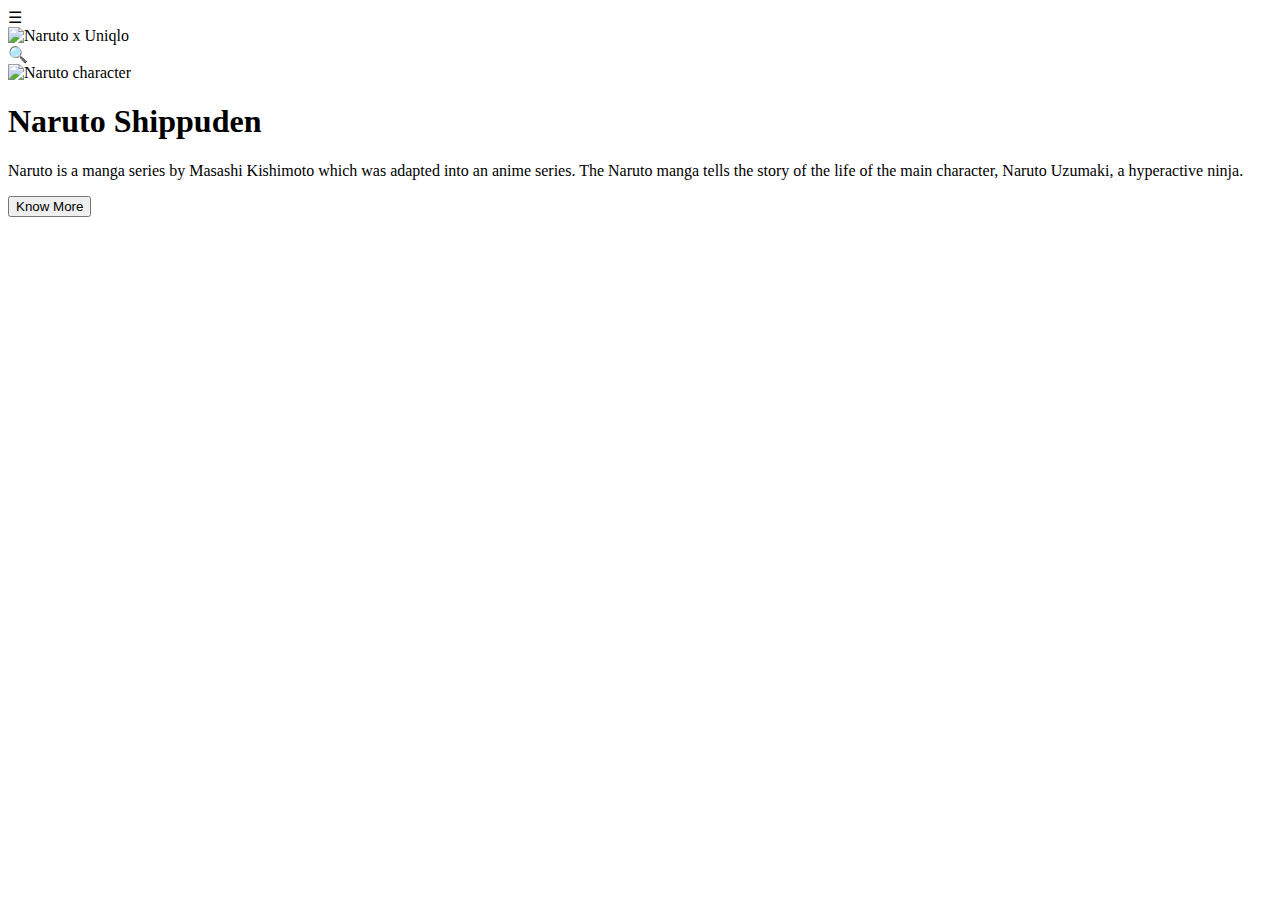
==== index.html @ 7b2d7aee "added index.html" ====
<!DOCTYPE html>
<html lang="en">
<head>
    <meta charset="UTF-8">
    <meta name="viewport" content="width=device-width, initial-scale=1.0">
    <link rel="stylesheet" href="index.css">
    <title>Document</title>
</head>
<body>
    <nav class="navbar">
        <div class="menu-icon">☰</div>
        <img src="/Assets/naruto-shippuden-logo.png" alt="Naruto x Uniqlo" class="logo" width="100px">
        <div class="search-icon">🔍</div>
    </nav>
    
    <div class="hero">
        <div class="hero-image">
            <div class="orange-circle">
                <img src="/Assets/Naruto.png" alt="Naruto character" class="naruto-character">
            </div>
        </div>
        <div class="hero-content">
            <h1>Naruto Shippuden</h1>
            <p>Naruto is a manga series by Masashi Kishimoto which was adapted into an anime series. The Naruto manga tells the story of the life of the main character, Naruto Uzumaki, a hyperactive ninja.</p>
            <button class="cta-button" onclick="window.location.href='/index2.html';">Know More</button>

        </div>
    </div>
</body>
</html>
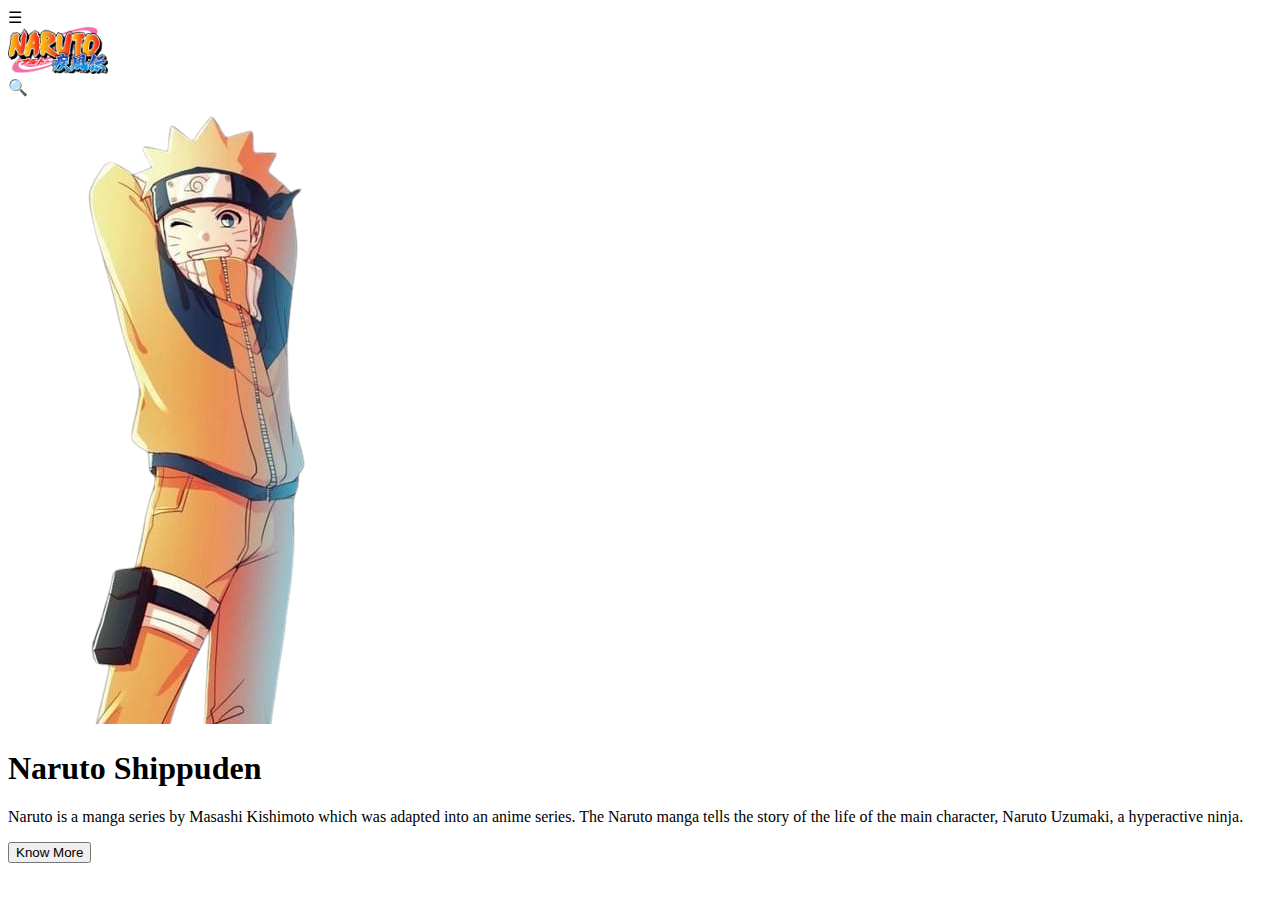
==== commit 0e29b048: "Update index.html" ====
--- a/index.html
+++ b/index.html
@@ -9,14 +9,14 @@
 <body>
     <nav class="navbar">
         <div class="menu-icon">☰</div>
-        <img src="/Assets/naruto-shippuden-logo.png" alt="Naruto x Uniqlo" class="logo" width="100px">
+        <img src="naruto-shippuden-logo.png" alt="Naruto x Uniqlo" class="logo" width="100px">
         <div class="search-icon">🔍</div>
     </nav>
     
     <div class="hero">
         <div class="hero-image">
             <div class="orange-circle">
-                <img src="/Assets/Naruto.png" alt="Naruto character" class="naruto-character">
+                <img src="Naruto.png" alt="Naruto character" class="naruto-character">
             </div>
         </div>
         <div class="hero-content">
@@ -27,4 +27,4 @@
         </div>
     </div>
 </body>
-</html>+</html>
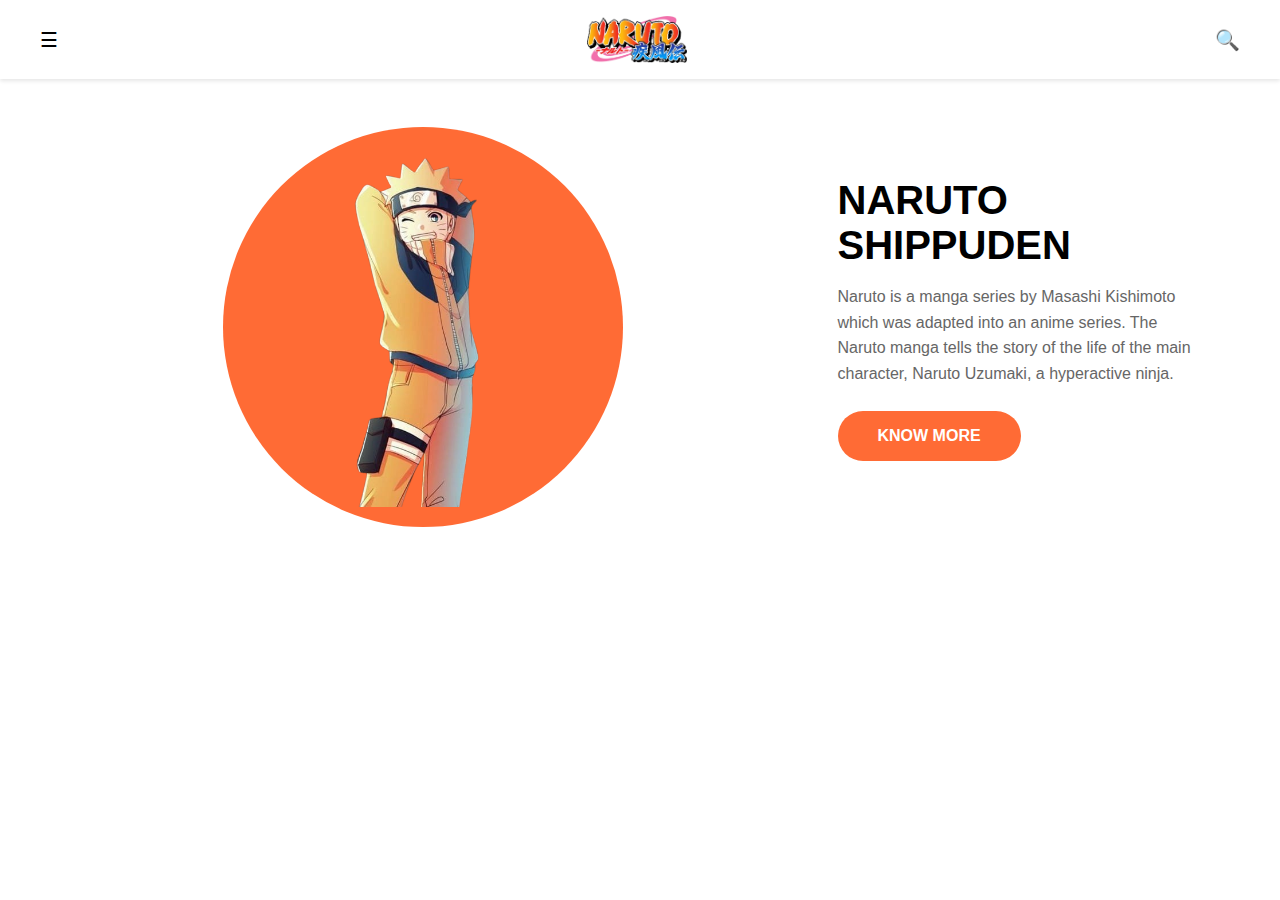
==== commit 48767bdc: "Update index.html" ====
--- a/index.html
+++ b/index.html
@@ -22,7 +22,7 @@
         <div class="hero-content">
             <h1>Naruto Shippuden</h1>
             <p>Naruto is a manga series by Masashi Kishimoto which was adapted into an anime series. The Naruto manga tells the story of the life of the main character, Naruto Uzumaki, a hyperactive ninja.</p>
-            <button class="cta-button" onclick="window.location.href='/index2.html';">Know More</button>
+            <button class="cta-button" onclick="window.location.href='index2.html';">Know More</button>
 
         </div>
     </div>
--- a/index.css
+++ b/index.css
@@ -0,0 +1,180 @@
+* {
+    margin: 0;
+    padding: 0;
+    box-sizing: border-box;
+    font-family: Arial, sans-serif;
+}
+
+.navbar {
+    display: flex;
+    justify-content: space-between;
+    align-items: center;
+    padding: 0.75rem 1rem;
+    background-color: white;
+    position: sticky;
+    top: 0;
+    z-index: 100;
+    box-shadow: 0 2px 4px rgba(0,0,0,0.1);
+}
+
+.menu-icon {
+    font-size: 1.25rem;
+    cursor: pointer;
+    padding: 0.5rem;
+}
+
+.logo {
+    max-width: 150px;
+    height: auto;
+}
+
+.search-icon {
+    font-size: 1.25rem;
+    cursor: pointer;
+    padding: 0.5rem;
+}
+
+.hero {
+    display: flex;
+    flex-direction: column;
+    padding: 1rem;
+    gap: 2rem;
+    align-items: center;
+    max-width: 100%;
+    overflow: hidden;
+}
+
+.hero-image {
+    width: 100%;
+    display: flex;
+    justify-content: center;
+    margin-top: 1rem;
+}
+
+.orange-circle {
+    width: 280px;
+    height: 280px;
+    background-color: #FF6B35;
+    border-radius: 50%;
+    position: relative;
+}
+
+.naruto-character {
+    position: absolute;
+    top: 50%;
+    left: 50%;
+    transform: translate(-50%, -50%);
+    height: 90%;
+    width: auto;
+}
+
+.hero-content {
+    padding: 0 1rem;
+    text-align: center;
+}
+
+.hero-content h1 {
+    font-size: 2rem;
+    margin-bottom: 1rem;
+    text-transform: uppercase;
+}
+
+.hero-content p {
+    color: #666;
+    line-height: 1.6;
+    font-size: 0.95rem;
+    margin-bottom: 1.5rem;
+}
+
+.cta-button {
+    display: inline-block;
+    background-color: #FF6B35;
+    color: white;
+    padding: 0.8rem 2rem;
+    border-radius: 25px;
+    text-decoration: none;
+    font-weight: bold;
+    text-transform: uppercase;
+    font-size: 0.9rem;
+    transition: all 0.3s ease;
+    border: none;
+    cursor: pointer;
+}
+
+.cta-button:hover {
+    background-color: #e85a2a;
+    transform: translateY(-2px);
+    box-shadow: 0 4px 8px rgba(0,0,0,0.1);
+}
+.cta-button:active {
+    transform: translateY(0);
+    box-shadow: none;
+}
+
+@media (min-width: 768px) {
+    .navbar {
+        padding: 1rem 2rem;
+    }
+
+    .logo {
+        max-width: 180px;
+    }
+
+    .orange-circle {
+        width: 320px;
+        height: 320px;
+    }
+
+    .hero-content {
+        padding: 0 2rem;
+    }
+
+    .hero-content h1 {
+        font-size: 2.25rem;
+    }
+
+    .cta-button {
+        padding: 1rem 2.5rem;
+        font-size: 1rem;
+    }
+}
+
+@media (min-width: 1024px) {
+    .hero {
+        flex-direction: row;
+        padding: 2rem;
+        gap: 4rem;
+        max-width: 1200px;
+        margin: 0 auto;
+    }
+
+    .orange-circle {
+        width: 400px;
+        height: 400px;
+    }
+
+    .hero-content {
+        text-align: left;
+        padding: 0;
+    }
+
+    .hero-content h1 {
+        font-size: 2.5rem;
+    }
+
+    .hero-content p {
+        font-size: 1rem;
+        max-width: 600px;
+    }
+}
+
+@media (min-width: 1440px) {
+    .hero {
+        padding: 3rem 2rem;
+    }
+
+    .orange-circle {
+        width: 450px;
+        height: 450px;
+    }
+}